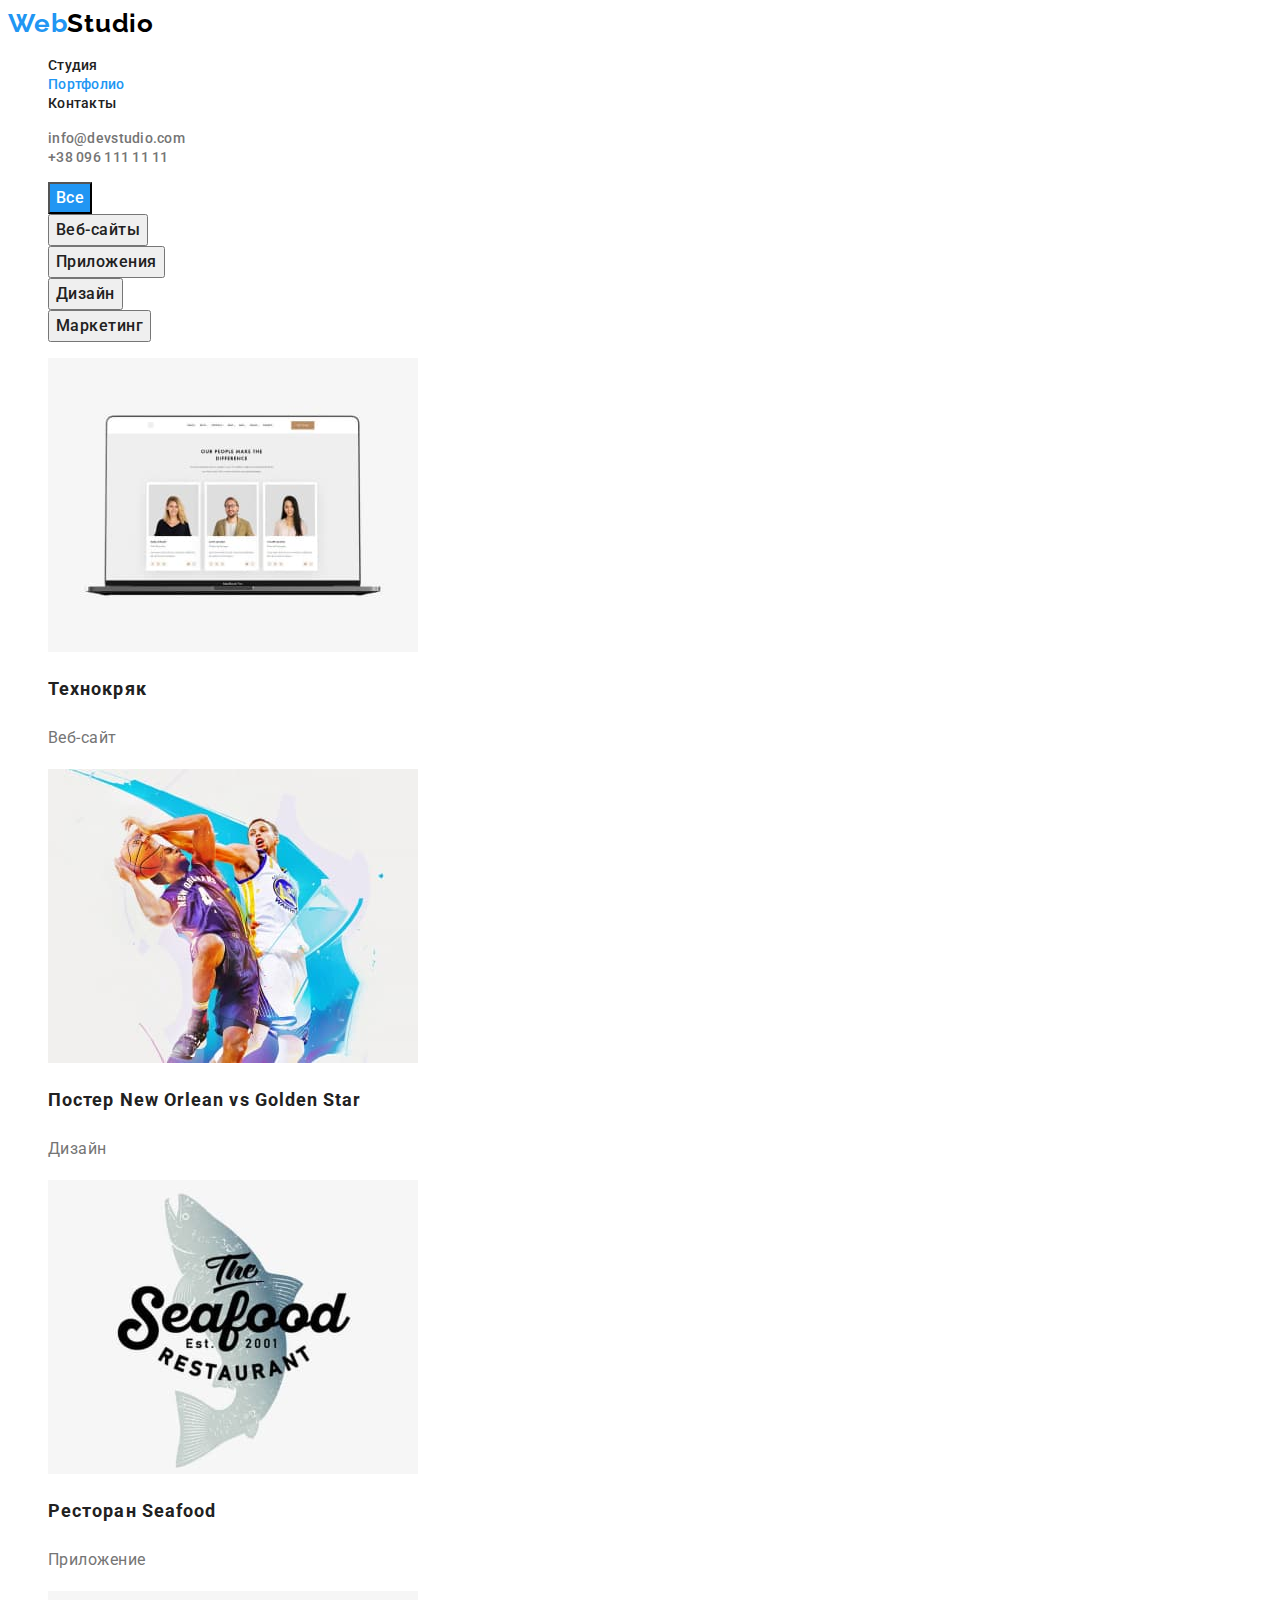
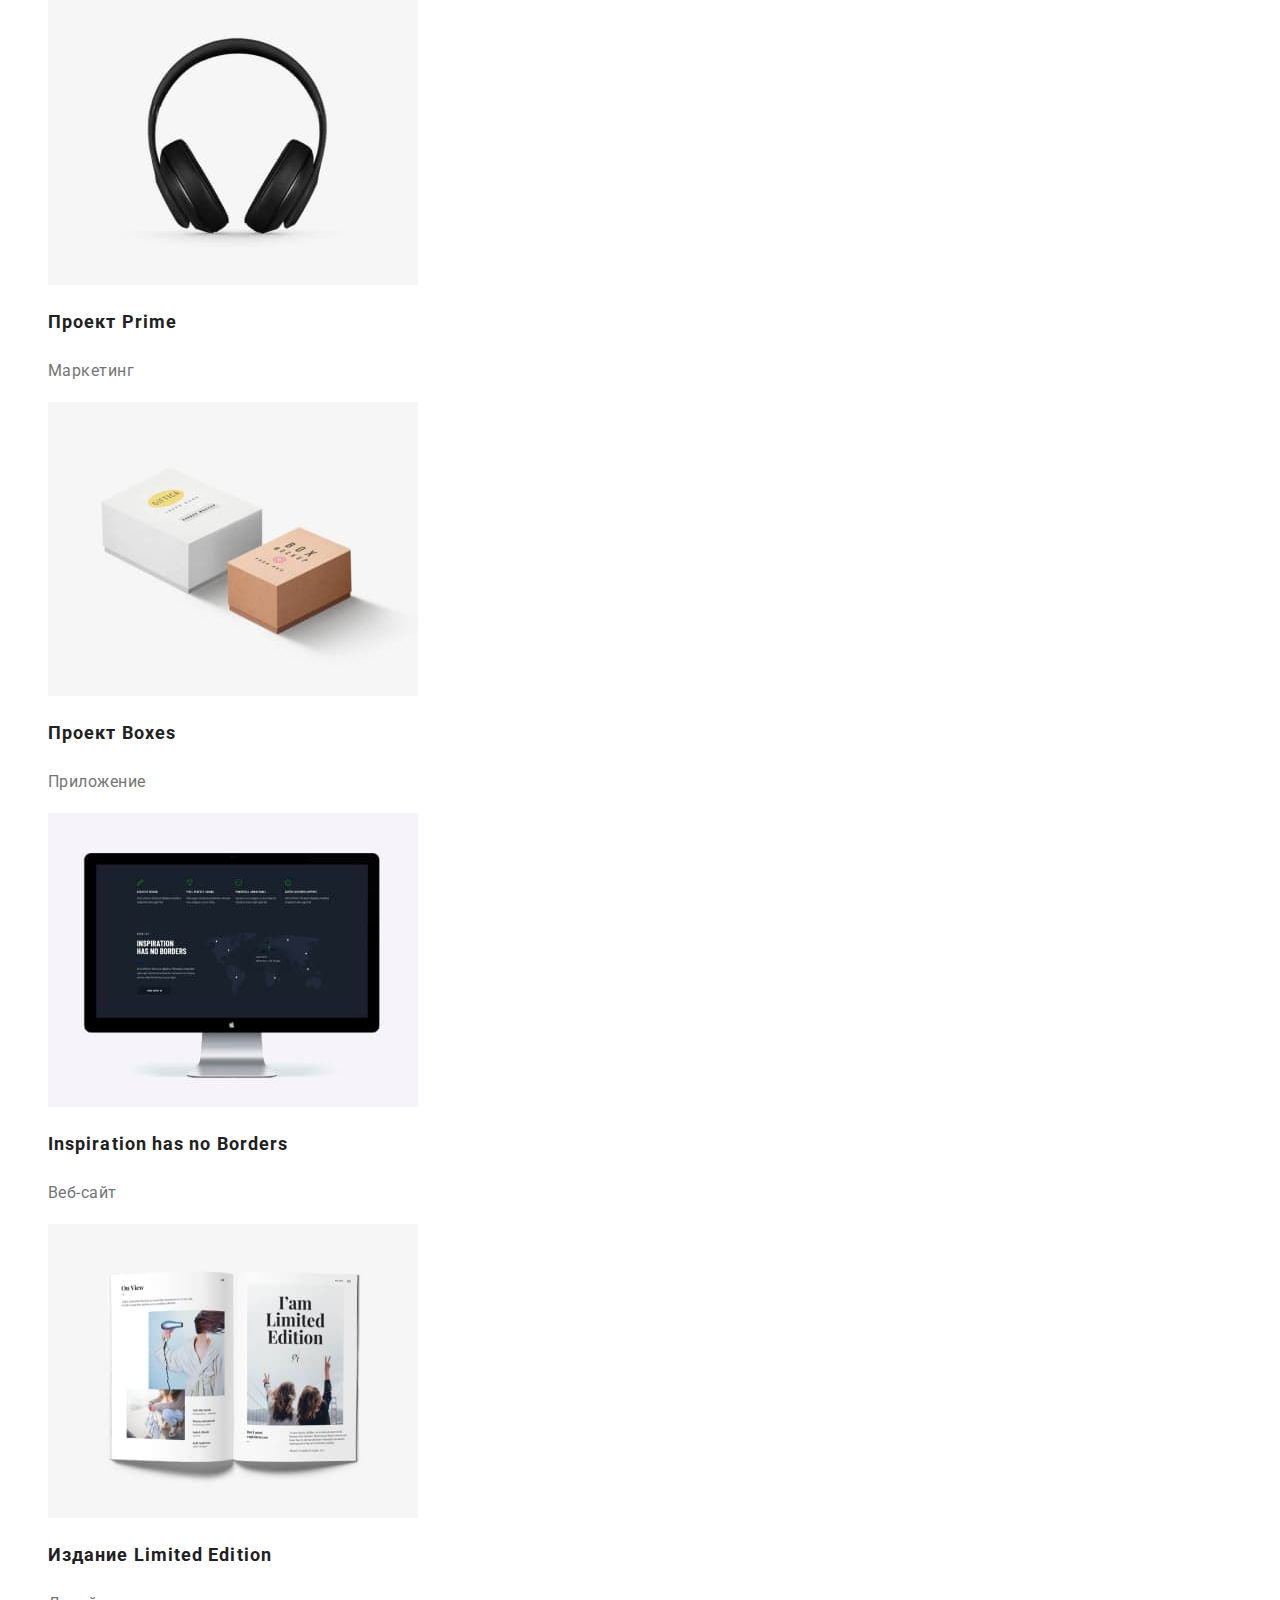
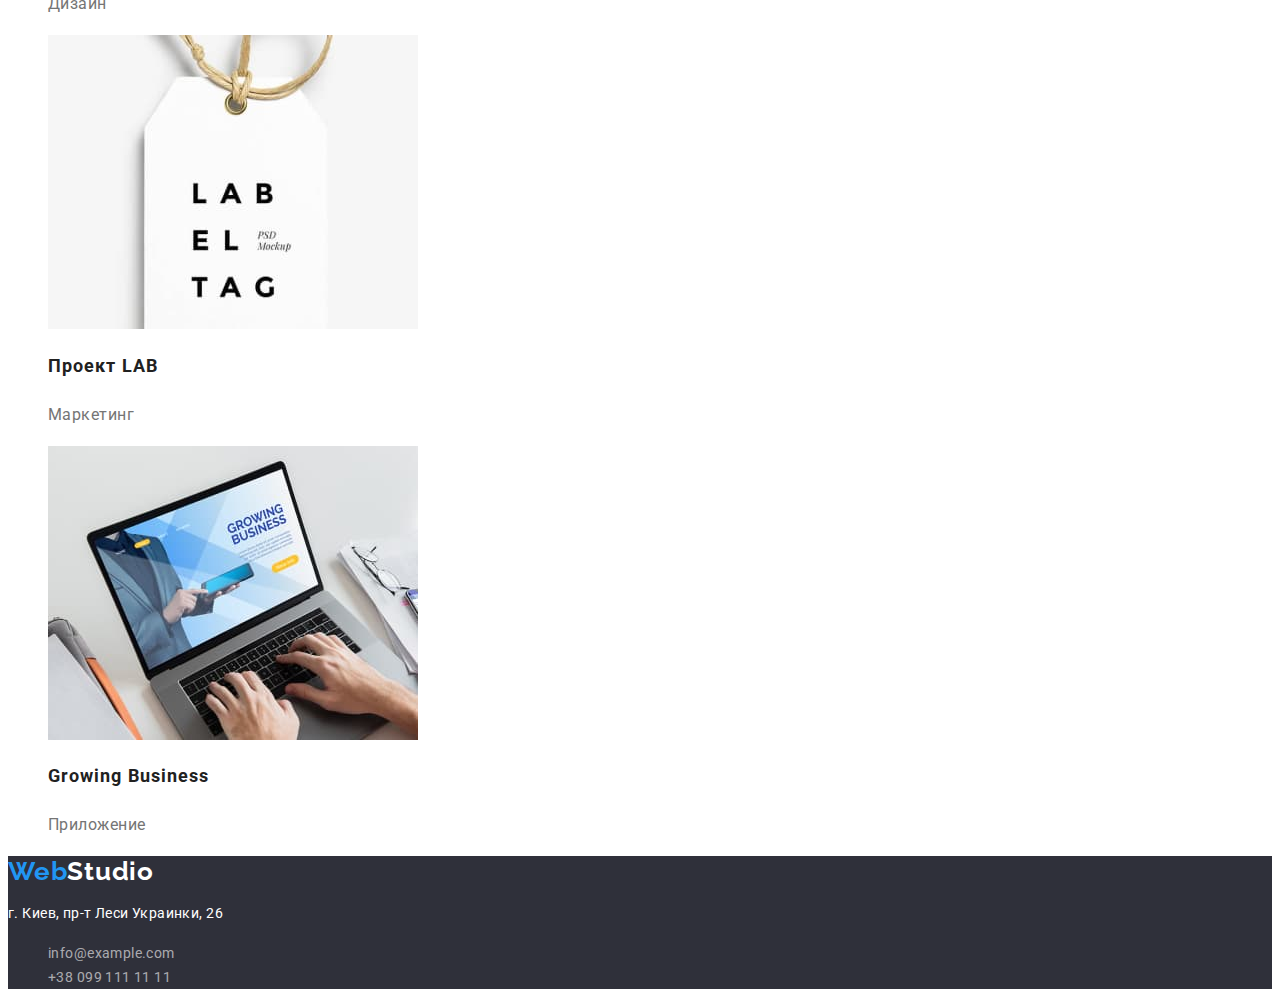
==== portfolio.html @ 6373fffc "копія 2 домашки" ====
<!DOCTYPE html>
<html lang="ru">
<head>
    <meta charset="UTF-8">
    <meta http-equiv="X-UA-Compatible" content="IE=edge">
    <meta name="viewport" content="width=device-width, initial-scale=1.0">
    <title>Document</title>
    <link href="https://fonts.googleapis.com/css2?family=Raleway:wght@700&family=Roboto:wght@400;500;700;900&display=swap" rel="stylesheet">
    <link rel="stylesheet" href="./css/styles.css">
</head>
<body>
    <!-- Шапка сайта -->
    <header>
        <nav>
                <a href="./index.html" class="logo">Web<span class="logo-text">Studio</span> </a>
            <ul class="list">
                <li ><a href="./index.html" class="list-item">Студия</a> </li>
                <li ><a href="./portfolio.html"  class="list-item current" >Портфолио</a> </li>
                <li ><a href="#" class="list-item">Контакты</a> </li>
            </ul>
        </nav>

        <ul class="list">
            <li><a href="mailto:info@devstudio.com" class="link">info@devstudio.com</a></li>
            <li><a href="tel:+380961111111" class="link">+38 096 111 11 11</a></li>
        </ul>

    </header>

    <!-- Основная часть -->
    
    <main>
        <section>
            <ul class="list">
                <li><button type="button" class="btn-filter current-btn">Все</button></li>
                <li><button type="button" class="btn-filter">Веб-сайты</button></li>
                <li><button type="button" class="btn-filter">Приложения</button></li>
                <li><button type="button" class="btn-filter">Дизайн</button></li>
                <li><button type="button" class="btn-filter">Маркетинг</button></li>
            </ul>
            <ul class="list">
                <li>
                    <img src="images/portfolio/img-p1.jpg" alt="изображения троих человек из команды" width="370" height="294">
                    <h2 class="portfolio-item">Технокряк</h2>
                    <p class="portfolio-subscribe">Веб-сайт</p>
                </li>
                <li>
                    <img src="images/portfolio/img-p2.jpg" alt="два баскетболиста с мячем" width="370" height="294">
                    <h2 class="portfolio-item">Постер New Orlean vs Golden Star</h2>
                    <p class="portfolio-subscribe">Дизайн</p>
                </li>
                <li>
                    <img src="images/portfolio/img-p3.jpg" alt="логотип ресторана Seafood" width="370" height="294">
                    <h2 class="portfolio-item">Ресторан Seafood</h2>
                    <p class="portfolio-subscribe">Приложение</p>
                </li>
                <li>
                    <img src="images/portfolio/img-p4.jpg" alt="наушники" width="370" height="294">
                    <h2 class="portfolio-item">Проект Prime</h2>
                    <p class="portfolio-subscribe">Маркетинг</p>
                </li>
                <li>
                    <img src="images/portfolio/img-p5.jpg" alt="две коробки" width="370" height="294">
                    <h2 class="portfolio-item">Проект Boxes</h2>
                    <p class="portfolio-subscribe">Приложение</p>
                </li>
                <li>
                    <img src="images/portfolio/img-p6.jpg" alt="экран компьютера" width="370" height="294">
                    <h2 class="portfolio-item">Inspiration has no Borders</h2>
                    <p class="portfolio-subscribe">Веб-сайт</p>
                </li>
                <li>
                    <img src="images/portfolio/img-p7.jpg" alt="развертка журнала" width="370" height="294">
                    <h2 class="portfolio-item">Издание Limited Edition</h2>
                    <p class="portfolio-subscribe">Дизайн</p>
                </li>
                <li>
                    <img src="images/portfolio/img-p8.jpg" alt="этикетка с надписью" width="370" height="294">
                    <h2 class="portfolio-item">Проект LAB</h2>
                    <p class="portfolio-subscribe">Маркетинг</p>
                </li>
                <li>
                    <img src="images/portfolio/img-p9.jpg" alt="ноутбук" width="370" height="294">
                    <h2 class="portfolio-item">Growing Business</h2>
                    <p class="portfolio-subscribe">Приложение</p>
                </li>
            </ul>
        </section>
    </main>

    <!-- подвал -->
    <footer class="footer-content" >
        <a href="./index.html" class="logo">Web<span class="logo-text-down">Studio</span> </a>
        <address>
            <p class="adress">г. Киев, пр-т Леси Украинки, 26 </p>
            <ul class="list">
                <li> <a href="mailto:info@example.com" class="link-item">info@example.com</a></li>
                <li> <a href="tel:+380991111111" class="link-item">+38 099 111 11 11</a></li>
            </ul>
        </address>
    </footer>


   
</body>
</html>
---- css/styles.css ----
:root {
  --primary-text-color: #757575;
  --title-text-color: #212121;
  --accent-color: #2196f3;
  --primary-white-color: #fff;
  --primary-black-color: #000;
  --secondary-background-color: #2f303a;
  --button-accent-color: #188ce8;
  --section-background-color: #f5f4fa;
}

body {
  background-color: var(--primary-white-color);
  color: var(--primary-text-color);
  font-family: Roboto;
  font-style: normal;
  font-weight: normal;
  font-size: 16px;
}

/* Шапка сайта */
/* логотип */
.logo {
  color: var(--accent-color);
  text-decoration: none;
  font-family: Raleway;
  font-weight: bold;
  font-size: 26px;
  line-height: 31px;
  letter-spacing: 0.03em;
}
.logo-text {
  color: var(--primary-black-color);
}
.logo-text:hover,
.logo-text:focus {
  color: var(--accent-color);
  cursor: pointer;
}
/* ссилки на страници сайта и контакты */
.list-item {
  color: var(--title-text-color);
  text-decoration: none;
  font-weight: 500;
  font-size: 14px;
  line-height: 16px;
  letter-spacing: 0.02em;
}

.list-item:hover,
.list-item:focus {
  color: var(--accent-color);
  cursor: pointer;
}
.list-item.current {
  color: var(--accent-color);
}
.list {
  list-style-type: none;
}
.link {
  text-decoration: none;
  color: var(--primary-text-color);
  font-weight: 500;
  font-size: 14px;
  line-height: 16px;
  letter-spacing: 0.02em;
}
.link:hover,
.link:focus {
  color: var(--accent-color);
  cursor: pointer;
}

/* Основная уникальная часть  */

/* Герой */
.main-blok {
  background-color: var(--secondary-background-color);
}
.main-title {
  color: var(--primary-white-color);
  font-weight: 900;
  font-size: 44px;
  line-height: 60px;
  text-align: center;
  letter-spacing: 0.06em;
  text-transform: uppercase;
}
.btn {
  width: 200px;
  height: 50px;
  font-weight: bold;
  font-size: 16px;
  line-height: 30px;
  color: var(--primary-white-color);
  background-color: var(--accent-color);
  letter-spacing: 0.06em;
}
.btn:hover,
.btn:focus {
  background-color: var(--button-accent-color);
  cursor: pointer;
}

/* Секция преимущества */
.visually-hidden {
  position: absolute;
  width: 1px;
  height: 1px;
  margin: -1px;
  border: 0;
  padding: 0;

  white-space: nowrap;
  clip-path: inset(100%);
  clip: rect(0 0 0 0);
  overflow: hidden;
}

.item-title {
  color: var(--title-text-color);
  font-weight: bold;
  font-size: 14px;
  line-height: 16px;
  letter-spacing: 0.03em;
  text-transform: uppercase;
}
.item-text {
  font-size: 14px;
  line-height: 24px;
  letter-spacing: 0.03em;
}

/* Секция чем мы занимаемся */
.our-team {
  background-color: var(--section-background-color);
}
.heading {
  color: var(--title-text-color);
  font-weight: bold;
  font-size: 36px;
  line-height: 42px;
  letter-spacing: 0.03em;
}

/* Секция наша команда */
.team-member {
  color: var(--title-text-color);
  font-weight: 500;
  line-height: 19px;
  letter-spacing: 0.03em;
}
.team-member-description {
  line-height: 19px;
  letter-spacing: 0.03em;
}
/* Подвал */
.footer-content {
  background-color: var(--secondary-background-color);
}
.logo-text-down {
  color: var(--primary-white-color);
}
.adress {
  color: var(--primary-white-color);
  font-size: 14px;
  line-height: 24px;
  letter-spacing: 0.03em;
  font-style: normal;
}
.link-item {
  color: rgba(255, 255, 255, 0.6);
  text-decoration: none;
  font-family: Roboto;
  font-style: normal;
  font-weight: normal;
  font-size: 14px;
  line-height: 24px;
  letter-spacing: 0.03em;
}
.link-item:hover,
.link-item:focus {
  color: var(--accent-color);
  cursor: pointer;
}
.logo-text-down:focus,
.logo-text-down:hover {
  color: var(--accent-color);
  cursor: pointer;
}
/* Портфоліо */
/* Уникальная часть */
.btn-filter {
  color: var(--title-text-color);
  letter-spacing: 0.03em;
  line-height: 26px;
  font-family: Roboto;
  font-style: normal;
  font-weight: 500;
  font-size: 16px;
}
.current-btn {
  color: var(--primary-white-color);
  background-color: var(--accent-color);
}
.btn-filter:hover,
.btn-filter:hover {
  color: var(--primary-white-color);
  background-color: var(--accent-color);
  cursor: pointer;
}
.portfolio-item {
  color: var(--title-text-color);
  font-weight: bold;
  font-size: 18px;
  line-height: 36px;
  letter-spacing: 0.06em;
}
.portfolio-subscribe {
  line-height: 30px;
  letter-spacing: 0.03em;
}
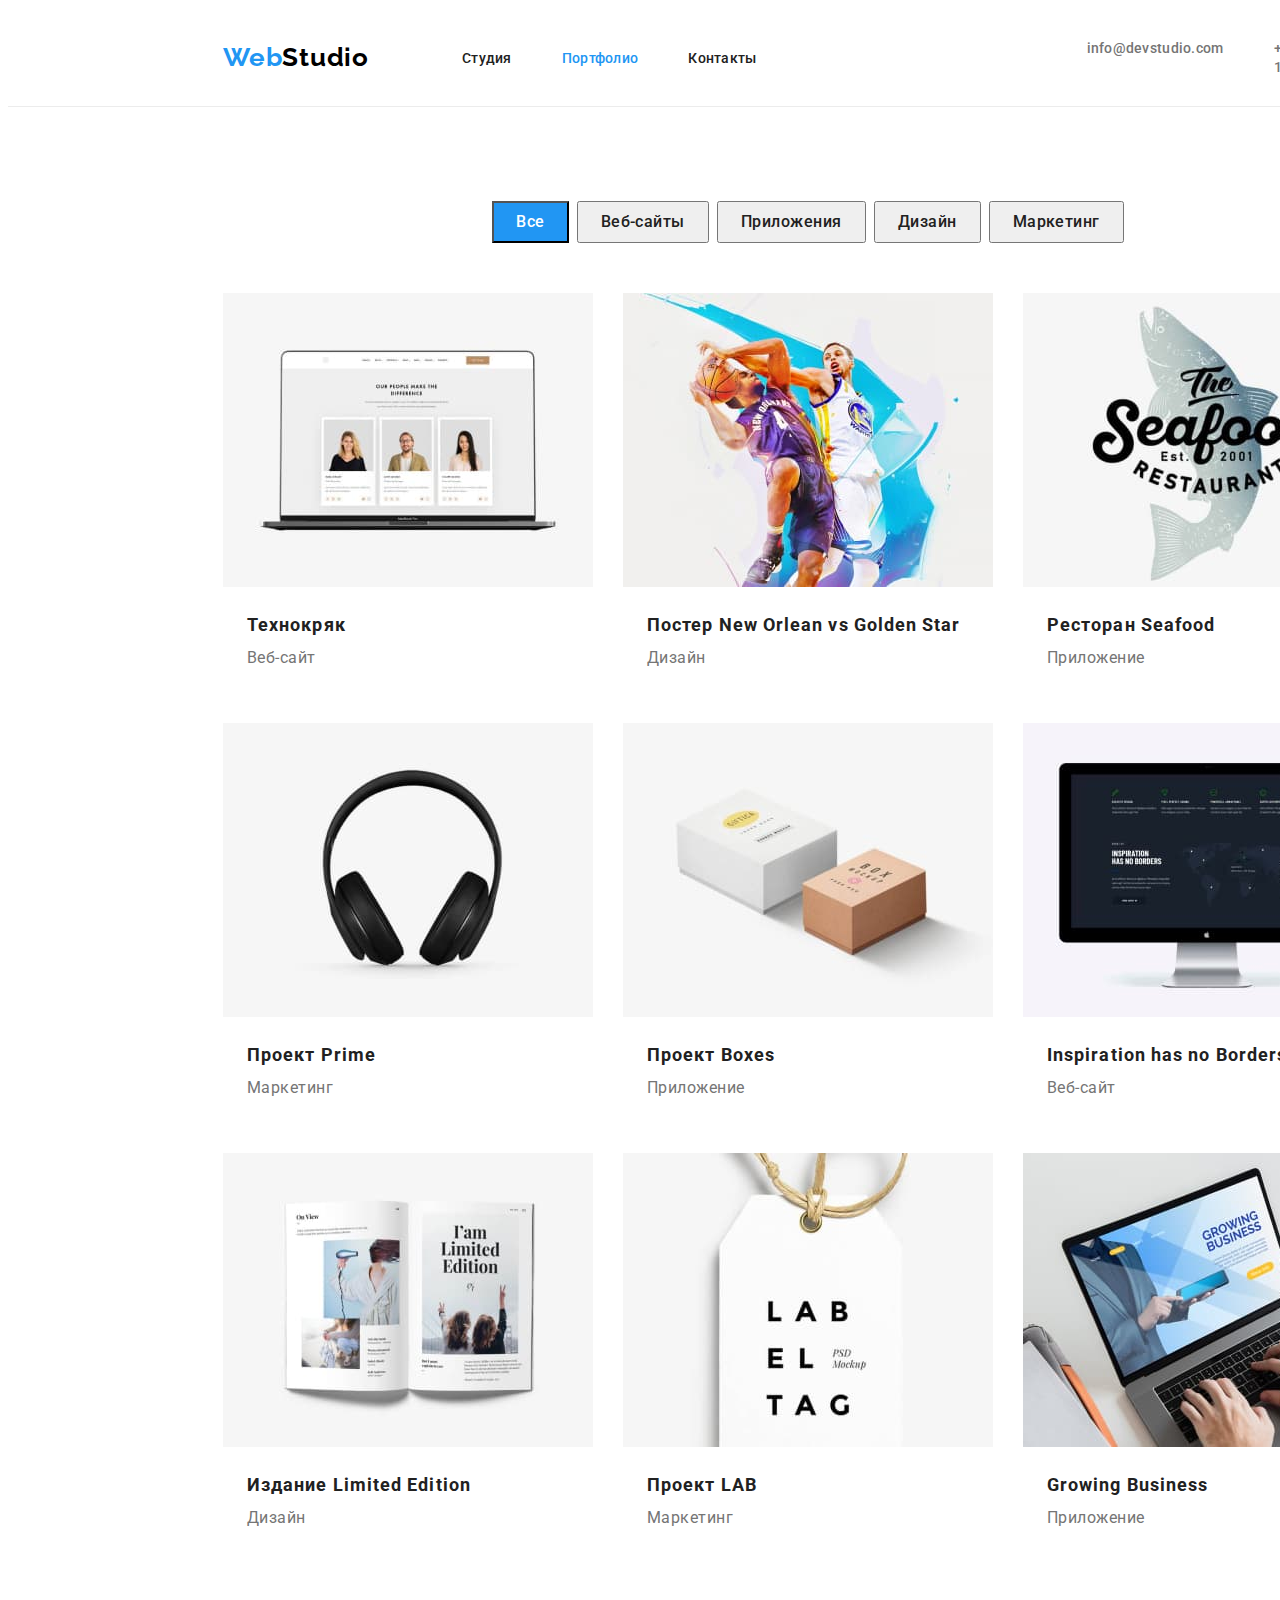
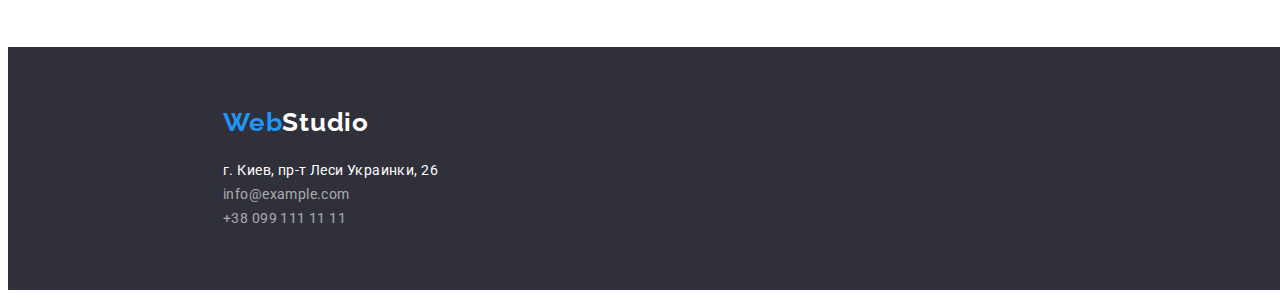
==== commit 6740ca56: "дз 3" ====
--- a/portfolio.html
+++ b/portfolio.html
@@ -10,94 +10,120 @@
 </head>
 <body>
     <!-- Шапка сайта -->
-    <header>
-        <nav>
+    <header  class="header-br">
+        <div class="container header"> 
+        <nav class="navi">
                 <a href="./index.html" class="logo">Web<span class="logo-text">Studio</span> </a>
             <ul class="list">
-                <li ><a href="./index.html" class="list-item">Студия</a> </li>
-                <li ><a href="./portfolio.html"  class="list-item current" >Портфолио</a> </li>
-                <li ><a href="#" class="list-item">Контакты</a> </li>
+                <li  class="list-box" ><a href="./index.html" class="list-item " >Студия</a> </li>
+                <li  class="list-box"><a href="./portfolio.html" class="list-item current">Портфолио</a> </li>
+                <li class="list-box" ><a href="#" class="list-item">Контакты</a> </li>
             </ul>
         </nav>
 
         <ul class="list">
-            <li><a href="mailto:info@devstudio.com" class="link">info@devstudio.com</a></li>
-            <li><a href="tel:+380961111111" class="link">+38 096 111 11 11</a></li>
+            <li class="list-box list-contacts"><a href="mailto:info@devstudio.com" class="link">info@devstudio.com</a></li>
+            <li class="list-box list-contacts"><a href="tel:+380961111111" class="link">+38 096 111 11 11</a></li>
         </ul>
-
+    </div>
     </header>
 
     <!-- Основная часть -->
     
     <main>
-        <section>
-            <ul class="list">
-                <li><button type="button" class="btn-filter current-btn">Все</button></li>
-                <li><button type="button" class="btn-filter">Веб-сайты</button></li>
-                <li><button type="button" class="btn-filter">Приложения</button></li>
-                <li><button type="button" class="btn-filter">Дизайн</button></li>
-                <li><button type="button" class="btn-filter">Маркетинг</button></li>
+        <section class="section">
+            <div class="container">
+            <ul class="list buttons-list">
+                <li class="button-in-list"><button type="button" class="btn-filter current-btn">Все</button></li>
+                <li class="button-in-list"><button type="button" class="btn-filter">Веб-сайты</button></li>
+                <li class="button-in-list"><button type="button" class="btn-filter">Приложения</button></li>
+                <li class="button-in-list"><button type="button" class="btn-filter">Дизайн</button></li>
+                <li class="button-in-list"><button type="button" class="btn-filter">Маркетинг</button></li>
             </ul>
-            <ul class="list">
-                <li>
+            <ul class="list list-portfolio">
+                <li class="portfolio-li-item">
                     <img src="images/portfolio/img-p1.jpg" alt="изображения троих человек из команды" width="370" height="294">
+                    <div class="portfolio-text">
                     <h2 class="portfolio-item">Технокряк</h2>
                     <p class="portfolio-subscribe">Веб-сайт</p>
+                </div> 
                 </li>
-                <li>
+                <li class="portfolio-li-item">
                     <img src="images/portfolio/img-p2.jpg" alt="два баскетболиста с мячем" width="370" height="294">
+                    <div class="portfolio-text">
                     <h2 class="portfolio-item">Постер New Orlean vs Golden Star</h2>
                     <p class="portfolio-subscribe">Дизайн</p>
+                </div>
                 </li>
-                <li>
+                <li class="portfolio-li-item">
                     <img src="images/portfolio/img-p3.jpg" alt="логотип ресторана Seafood" width="370" height="294">
+                    <div class="portfolio-text">
                     <h2 class="portfolio-item">Ресторан Seafood</h2>
                     <p class="portfolio-subscribe">Приложение</p>
+                </div>
                 </li>
-                <li>
+                <li class="portfolio-li-item">
                     <img src="images/portfolio/img-p4.jpg" alt="наушники" width="370" height="294">
+                    <div class="portfolio-text">
                     <h2 class="portfolio-item">Проект Prime</h2>
                     <p class="portfolio-subscribe">Маркетинг</p>
+                </div>
                 </li>
-                <li>
+                <li class="portfolio-li-item">
                     <img src="images/portfolio/img-p5.jpg" alt="две коробки" width="370" height="294">
+                    <div class="portfolio-text">
                     <h2 class="portfolio-item">Проект Boxes</h2>
                     <p class="portfolio-subscribe">Приложение</p>
+                </div>
                 </li>
-                <li>
+                <li class="portfolio-li-item">
                     <img src="images/portfolio/img-p6.jpg" alt="экран компьютера" width="370" height="294">
+                    <div class="portfolio-text">
                     <h2 class="portfolio-item">Inspiration has no Borders</h2>
                     <p class="portfolio-subscribe">Веб-сайт</p>
+                </div>
                 </li>
-                <li>
+                <li class="portfolio-li-item">
                     <img src="images/portfolio/img-p7.jpg" alt="развертка журнала" width="370" height="294">
+                    <div class="portfolio-text">
                     <h2 class="portfolio-item">Издание Limited Edition</h2>
                     <p class="portfolio-subscribe">Дизайн</p>
+                </div>
                 </li>
-                <li>
+                <li class="portfolio-li-item">
                     <img src="images/portfolio/img-p8.jpg" alt="этикетка с надписью" width="370" height="294">
+                    <div class="portfolio-text">
                     <h2 class="portfolio-item">Проект LAB</h2>
                     <p class="portfolio-subscribe">Маркетинг</p>
+                </div>
                 </li>
-                <li>
+                <li class="portfolio-li-item">
                     <img src="images/portfolio/img-p9.jpg" alt="ноутбук" width="370" height="294">
+                    <div class="portfolio-text">
                     <h2 class="portfolio-item">Growing Business</h2>
                     <p class="portfolio-subscribe">Приложение</p>
+                </div>
                 </li>
             </ul>
+        </div>
         </section>
     </main>
 
     <!-- подвал -->
     <footer class="footer-content" >
-        <a href="./index.html" class="logo">Web<span class="logo-text-down">Studio</span> </a>
+        <div class="container footer-container">
+            
+
+        <a href="./index.html" class="logo logo-link">Web<span class="logo-text-down">Studio</span> </a>
         <address>
             <p class="adress">г. Киев, пр-т Леси Украинки, 26 </p>
-            <ul class="list">
-                <li> <a href="mailto:info@example.com" class="link-item">info@example.com</a></li>
-                <li> <a href="tel:+380991111111" class="link-item">+38 099 111 11 11</a></li>
+            <ul class="list list-footer">
+                <li class="link-li"> <a href="mailto:info@example.com" class="link-item">info@example.com</a></li>
+                <li class="link-li"> <a href="tel:+380991111111" class="link-item">+38 099 111 11 11</a></li>
             </ul>
         </address>
+ 
+    </div>
     </footer>
 
 
--- a/css/styles.css
+++ b/css/styles.css
@@ -16,10 +16,58 @@
   font-style: normal;
   font-weight: normal;
   font-size: 16px;
-}
-
+  width: 1600px;
+}
+
+*,
+*::before,
+*::after {
+  box-sizing: border-box;
+}
+/* html {
+  box-sizing: border-box;
+} */
+
+h1,
+h2,
+h3,
+h4,
+h5,
+h6,
+p,
+ul {
+  margin: 0;
+  padding: 0;
+  margin-block-end: 0;
+  margin-block-start: 0;
+  padding-inline-start: 0;
+}
+img {
+  display: block;
+  max-width: 100%;
+  height: auto;
+}
 /* Шапка сайта */
 /* логотип */
+.header-br {
+  border-bottom: 1px solid #ececec;
+}
+.header {
+  display: flex;
+  flex-direction: row;
+  align-items: center;
+}
+.navi {
+  display: flex;
+  align-items: center;
+}
+.container {
+  width: 1200px;
+  padding-left: 15px;
+  padding-right: 15px;
+  margin-right: auto;
+  margin-left: auto;
+}
 .logo {
   color: var(--accent-color);
   text-decoration: none;
@@ -28,16 +76,24 @@
   font-size: 26px;
   line-height: 31px;
   letter-spacing: 0.03em;
+  margin-right: 93px;
 }
 .logo-text {
   color: var(--primary-black-color);
+  cursor: pointer;
 }
 .logo-text:hover,
 .logo-text:focus {
   color: var(--accent-color);
-  cursor: pointer;
 }
 /* ссилки на страници сайта и контакты */
+.list {
+  list-style-type: none;
+  flex-direction: row;
+  display: flex;
+  /* margin: 0; */
+  /* align-items: center; */
+}
 .list-item {
   color: var(--title-text-color);
   text-decoration: none;
@@ -45,18 +101,28 @@
   font-size: 14px;
   line-height: 16px;
   letter-spacing: 0.02em;
+  flex-direction: row;
+  cursor: pointer;
 }
 
 .list-item:hover,
 .list-item:focus {
   color: var(--accent-color);
-  cursor: pointer;
 }
 .list-item.current {
   color: var(--accent-color);
 }
-.list {
-  list-style-type: none;
+
+.list-box {
+  margin-right: 50px;
+  margin-top: 30px;
+  margin-bottom: 30px;
+  /* flex-direction: row;
+  justify-content: space-between;
+  align-items: center; */
+}
+.list-box:last-child {
+  margin-right: 0;
 }
 .link {
   text-decoration: none;
@@ -65,11 +131,17 @@
   font-size: 14px;
   line-height: 16px;
   letter-spacing: 0.02em;
+  cursor: pointer;
+}
+.list-contacts {
+  margin-left: 330px;
+}
+.list-contacts:last-child {
+  margin-left: 0;
 }
 .link:hover,
 .link:focus {
   color: var(--accent-color);
-  cursor: pointer;
 }
 
 /* Основная уникальная часть  */
@@ -78,32 +150,47 @@
 .main-blok {
   background-color: var(--secondary-background-color);
 }
+.cont-flex {
+  display: flex;
+  flex-direction: column;
+  /* justify-content: center; */
+  align-items: center;
+}
 .main-title {
   color: var(--primary-white-color);
+  display: flex;
   font-weight: 900;
   font-size: 44px;
   line-height: 60px;
-  text-align: center;
   letter-spacing: 0.06em;
   text-transform: uppercase;
+  max-width: 696px;
+  margin: 0;
+  align-items: center;
+  /* margin-bottom: 30px; */
 }
 .btn {
-  width: 200px;
-  height: 50px;
+  font-style: normal;
   font-weight: bold;
   font-size: 16px;
   line-height: 30px;
   color: var(--primary-white-color);
   background-color: var(--accent-color);
   letter-spacing: 0.06em;
+  padding: 10px 32px;
+  cursor: pointer;
 }
 .btn:hover,
 .btn:focus {
   background-color: var(--button-accent-color);
-  cursor: pointer;
 }
 
 /* Секция преимущества */
+
+.section {
+  padding-top: 94px;
+  padding-bottom: 94px;
+}
 .visually-hidden {
   position: absolute;
   width: 1px;
@@ -117,6 +204,17 @@
   clip: rect(0 0 0 0);
   overflow: hidden;
 }
+/* .list-advantages {
+  list-style-type: none;
+  flex-direction: row;
+  display: flex;
+  margin: 0;
+  width: 1170;
+  align-items: center; */
+.item {
+  flex-basis: calc(100% / 4 - 30px);
+  /* width: 270px; */
+}
 
 .item-title {
   color: var(--title-text-color);
@@ -125,16 +223,42 @@
   line-height: 16px;
   letter-spacing: 0.03em;
   text-transform: uppercase;
-}
+  /* padding: 0;
+  margin-bottom: 10px;
+  margin-right: 30px; */
+}
+/* .item-title:last-child {
+  margin: 0;
+} */
 .item-text {
   font-size: 14px;
   line-height: 24px;
   letter-spacing: 0.03em;
+  /* margin-right: 30px; */
 }
 
 /* Секция чем мы занимаемся */
-.our-team {
-  background-color: var(--section-background-color);
+.section .works {
+  padding-top: 0;
+}
+.works {
+  display: flex;
+  flex-direction: column;
+  /* justify-content: center; */
+  align-items: center;
+}
+/* .list-works {
+  display: flex;
+} */
+.haeding-works {
+  margin-bottom: 50px;
+}
+.list-img {
+  margin-right: 30px;
+  width: 370px;
+}
+.list-img:last-child {
+  margin-right: 0;
 }
 .heading {
   color: var(--title-text-color);
@@ -145,22 +269,59 @@
 }
 
 /* Секция наша команда */
+.our-team {
+  width: auto;
+  background-color: var(--section-background-color);
+}
+.team {
+  display: flex;
+  flex-direction: column;
+  align-items: center;
+}
+.team-heading {
+  margin-bottom: 50px;
+}
+.team-item {
+  margin-right: 30px;
+}
+.team-item:last-child {
+  margin-right: 0;
+}
+.team-item {
+  display: flex;
+  flex-direction: column;
+  align-items: center;
+}
+.team-img {
+  margin-bottom: 30px;
+}
 .team-member {
   color: var(--title-text-color);
   font-weight: 500;
   line-height: 19px;
   letter-spacing: 0.03em;
+  margin-bottom: 10px;
 }
 .team-member-description {
   line-height: 19px;
   letter-spacing: 0.03em;
+  margin-bottom: 30px;
 }
 /* Подвал */
 .footer-content {
   background-color: var(--secondary-background-color);
 }
+.footer-container {
+  padding-top: 60px;
+  padding-bottom: 60px;
+}
+.logo-link {
+  display: block;
+  margin-bottom: 20px;
+}
 .logo-text-down {
   color: var(--primary-white-color);
+  cursor: pointer;
 }
 .adress {
   color: var(--primary-white-color);
@@ -169,6 +330,11 @@
   letter-spacing: 0.03em;
   font-style: normal;
 }
+.list-footer {
+  display: flex;
+  flex-direction: column;
+}
+
 .link-item {
   color: rgba(255, 255, 255, 0.6);
   text-decoration: none;
@@ -178,19 +344,29 @@
   font-size: 14px;
   line-height: 24px;
   letter-spacing: 0.03em;
+  cursor: pointer;
 }
 .link-item:hover,
 .link-item:focus {
   color: var(--accent-color);
-  cursor: pointer;
 }
 .logo-text-down:focus,
 .logo-text-down:hover {
   color: var(--accent-color);
-  cursor: pointer;
 }
 /* Портфоліо */
 /* Уникальная часть */
+.buttons-list {
+  margin-bottom: 50px;
+  display: flex;
+  justify-content: center;
+}
+.button-in-list {
+  margin-right: 8px;
+}
+.button-in-list:last-child {
+  margin-right: 0;
+}
 .btn-filter {
   color: var(--title-text-color);
   letter-spacing: 0.03em;
@@ -199,6 +375,8 @@
   font-style: normal;
   font-weight: 500;
   font-size: 16px;
+  cursor: pointer;
+  padding: 6px 22px;
 }
 .current-btn {
   color: var(--primary-white-color);
@@ -208,7 +386,20 @@
 .btn-filter:hover {
   color: var(--primary-white-color);
   background-color: var(--accent-color);
-  cursor: pointer;
+}
+.portfolio-li-item {
+  margin: 15px;
+}
+.list-portfolio {
+  display: flex;
+  flex-wrap: wrap;
+  margin: -15px;
+}
+.portfolio-text {
+  margin-top: 20px;
+  margin-bottom: 20px;
+  margin-left: 24px;
+  margin-right: 24px;
 }
 .portfolio-item {
   color: var(--title-text-color);
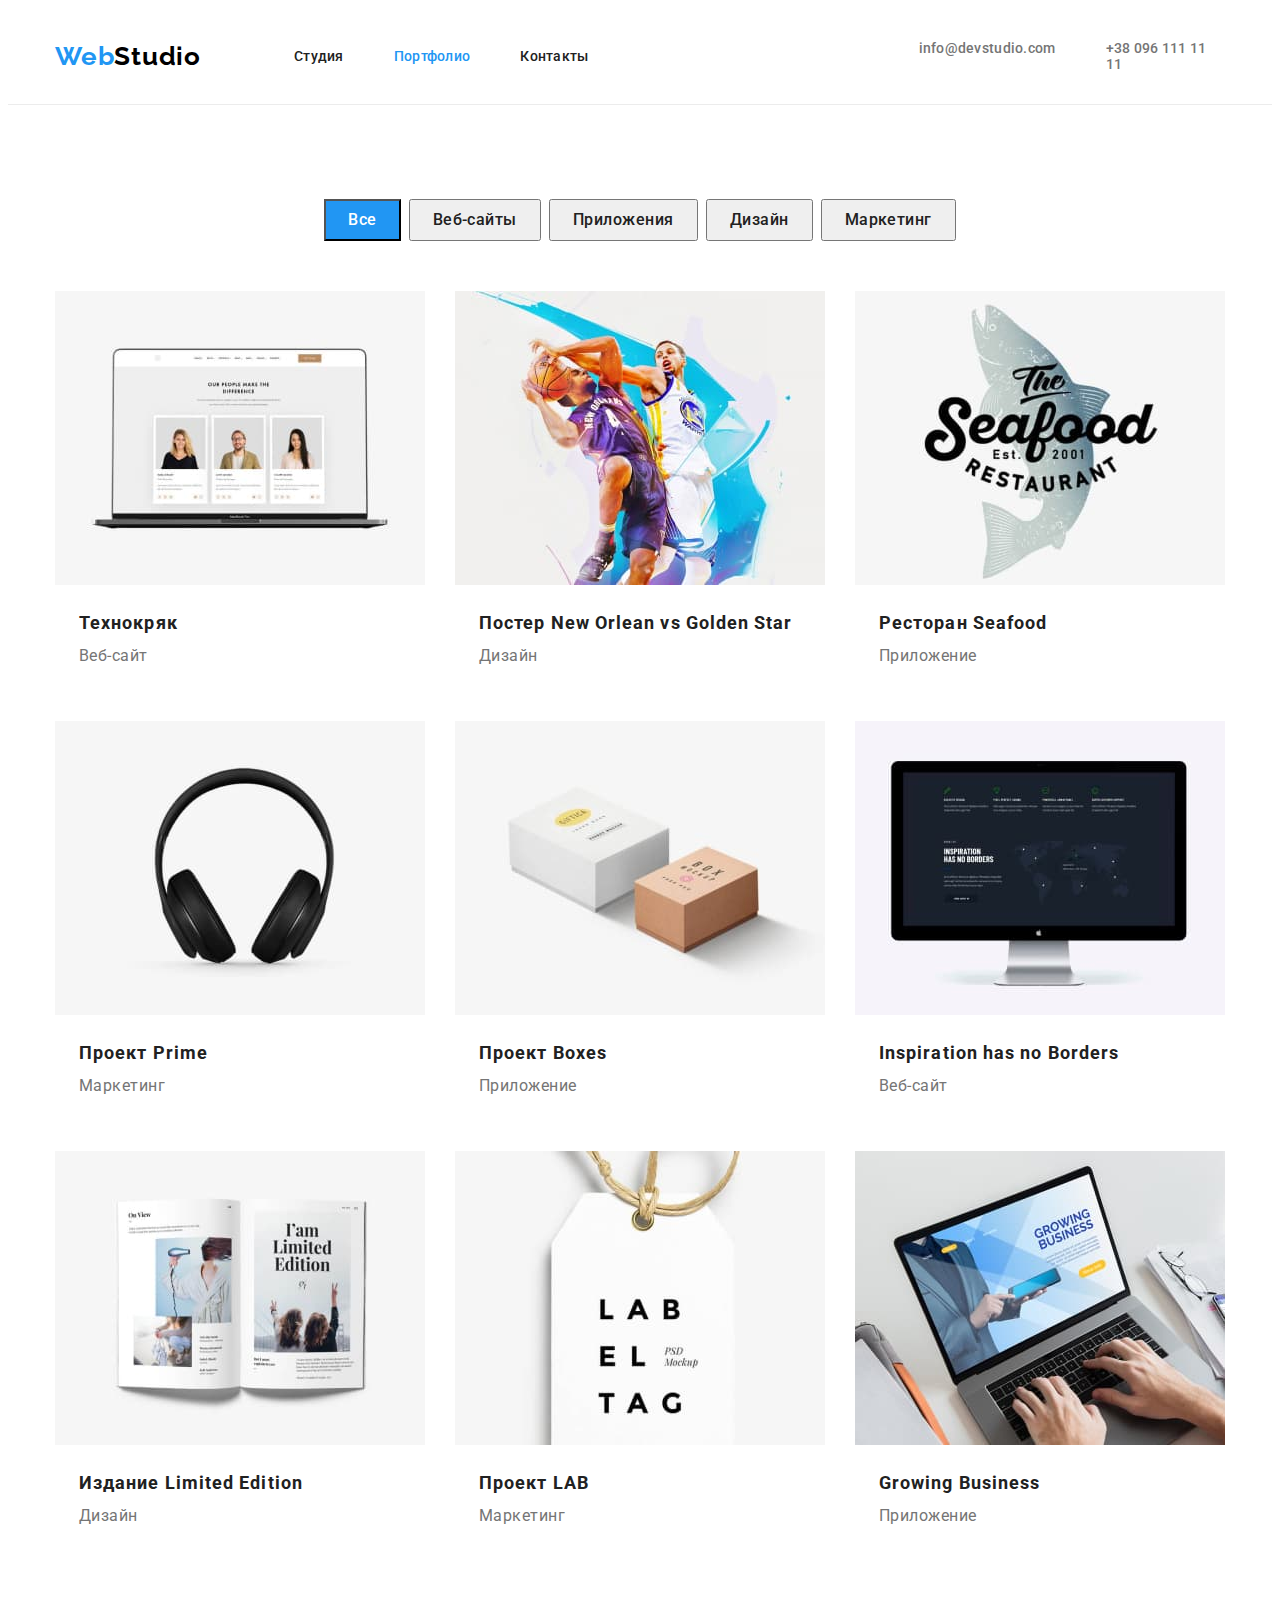
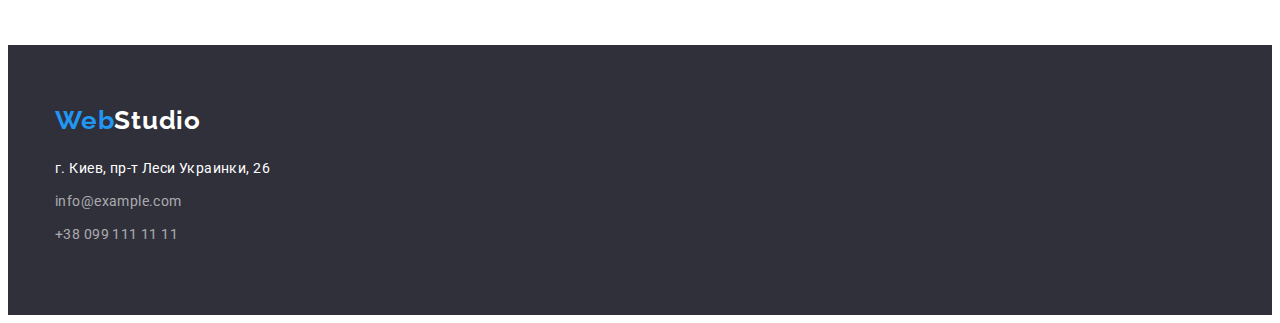
==== commit ac2adf1c: "правки" ====
--- a/portfolio.html
+++ b/portfolio.html
@@ -21,9 +21,9 @@
             </ul>
         </nav>
 
-        <ul class="list">
-            <li class="list-box list-contacts"><a href="mailto:info@devstudio.com" class="link">info@devstudio.com</a></li>
-            <li class="list-box list-contacts"><a href="tel:+380961111111" class="link">+38 096 111 11 11</a></li>
+        <ul class="list list-contacts ">
+            <li class="list-box "><a href="mailto:info@devstudio.com" class="link">info@devstudio.com</a></li>
+            <li class="list-box "><a href="tel:+380961111111" class="link">+38 096 111 11 11</a></li>
         </ul>
     </div>
     </header>
--- a/css/styles.css
+++ b/css/styles.css
@@ -16,7 +16,6 @@
   font-style: normal;
   font-weight: normal;
   font-size: 16px;
-  width: 1600px;
 }
 
 *,
@@ -91,10 +90,9 @@
   list-style-type: none;
   flex-direction: row;
   display: flex;
-  /* margin: 0; */
-  /* align-items: center; */
 }
 .list-item {
+  display: block;
   color: var(--title-text-color);
   text-decoration: none;
   font-weight: 500;
@@ -103,6 +101,8 @@
   letter-spacing: 0.02em;
   flex-direction: row;
   cursor: pointer;
+  padding-top: 32px;
+  padding-bottom: 32px;
 }
 
 .list-item:hover,
@@ -115,16 +115,12 @@
 
 .list-box {
   margin-right: 50px;
-  margin-top: 30px;
-  margin-bottom: 30px;
-  /* flex-direction: row;
-  justify-content: space-between;
-  align-items: center; */
 }
 .list-box:last-child {
   margin-right: 0;
 }
 .link {
+  display: block;
   text-decoration: none;
   color: var(--primary-text-color);
   font-weight: 500;
@@ -132,12 +128,12 @@
   line-height: 16px;
   letter-spacing: 0.02em;
   cursor: pointer;
-}
+  padding-top: 32px;
+  padding-bottom: 32px;
+}
+
 .list-contacts {
   margin-left: 330px;
-}
-.list-contacts:last-child {
-  margin-left: 0;
 }
 .link:hover,
 .link:focus {
@@ -149,16 +145,19 @@
 /* Герой */
 .main-blok {
   background-color: var(--secondary-background-color);
+  padding-bottom: 200px;
+  padding-top: 200px;
 }
 .cont-flex {
   display: flex;
   flex-direction: column;
-  /* justify-content: center; */
   align-items: center;
 }
 .main-title {
   color: var(--primary-white-color);
   display: flex;
+  flex-direction: column;
+  align-items: center;
   font-weight: 900;
   font-size: 44px;
   line-height: 60px;
@@ -166,9 +165,9 @@
   text-transform: uppercase;
   max-width: 696px;
   margin: 0;
-  align-items: center;
-  /* margin-bottom: 30px; */
-}
+  margin-bottom: 30px;
+}
+
 .btn {
   font-style: normal;
   font-weight: bold;
@@ -179,6 +178,7 @@
   letter-spacing: 0.06em;
   padding: 10px 32px;
   cursor: pointer;
+  border: none;
 }
 .btn:hover,
 .btn:focus {
@@ -204,17 +204,14 @@
   clip: rect(0 0 0 0);
   overflow: hidden;
 }
-/* .list-advantages {
-  list-style-type: none;
-  flex-direction: row;
-  display: flex;
-  margin: 0;
-  width: 1170;
-  align-items: center; */
 .item {
   flex-basis: calc(100% / 4 - 30px);
+  margin-right: 30px;
   /* width: 270px; */
 }
+.item:last-child {
+  margin-right: 0;
+}
 
 .item-title {
   color: var(--title-text-color);
@@ -223,18 +220,14 @@
   line-height: 16px;
   letter-spacing: 0.03em;
   text-transform: uppercase;
-  /* padding: 0;
+  padding: 0;
   margin-bottom: 10px;
-  margin-right: 30px; */
-}
-/* .item-title:last-child {
-  margin: 0;
-} */
+}
+
 .item-text {
   font-size: 14px;
   line-height: 24px;
   letter-spacing: 0.03em;
-  /* margin-right: 30px; */
 }
 
 /* Секция чем мы занимаемся */
@@ -247,9 +240,7 @@
   /* justify-content: center; */
   align-items: center;
 }
-/* .list-works {
-  display: flex;
-} */
+
 .haeding-works {
   margin-bottom: 50px;
 }
@@ -292,8 +283,17 @@
   flex-direction: column;
   align-items: center;
 }
-.team-img {
-  margin-bottom: 30px;
+
+.team-description {
+  width: 270px;
+  display: flex;
+  flex-direction: column;
+  align-items: center;
+
+  padding-top: 30px;
+  padding-bottom: 30px;
+
+  background-color: var(--primary-white-color);
 }
 .team-member {
   color: var(--title-text-color);
@@ -310,11 +310,10 @@
 /* Подвал */
 .footer-content {
   background-color: var(--secondary-background-color);
-}
-.footer-container {
   padding-top: 60px;
   padding-bottom: 60px;
 }
+
 .logo-link {
   display: block;
   margin-bottom: 20px;
@@ -329,10 +328,14 @@
   line-height: 24px;
   letter-spacing: 0.03em;
   font-style: normal;
+  margin-bottom: 9px;
 }
 .list-footer {
   display: flex;
   flex-direction: column;
+}
+.link-li {
+  margin-bottom: 9px;
 }
 
 .link-item {
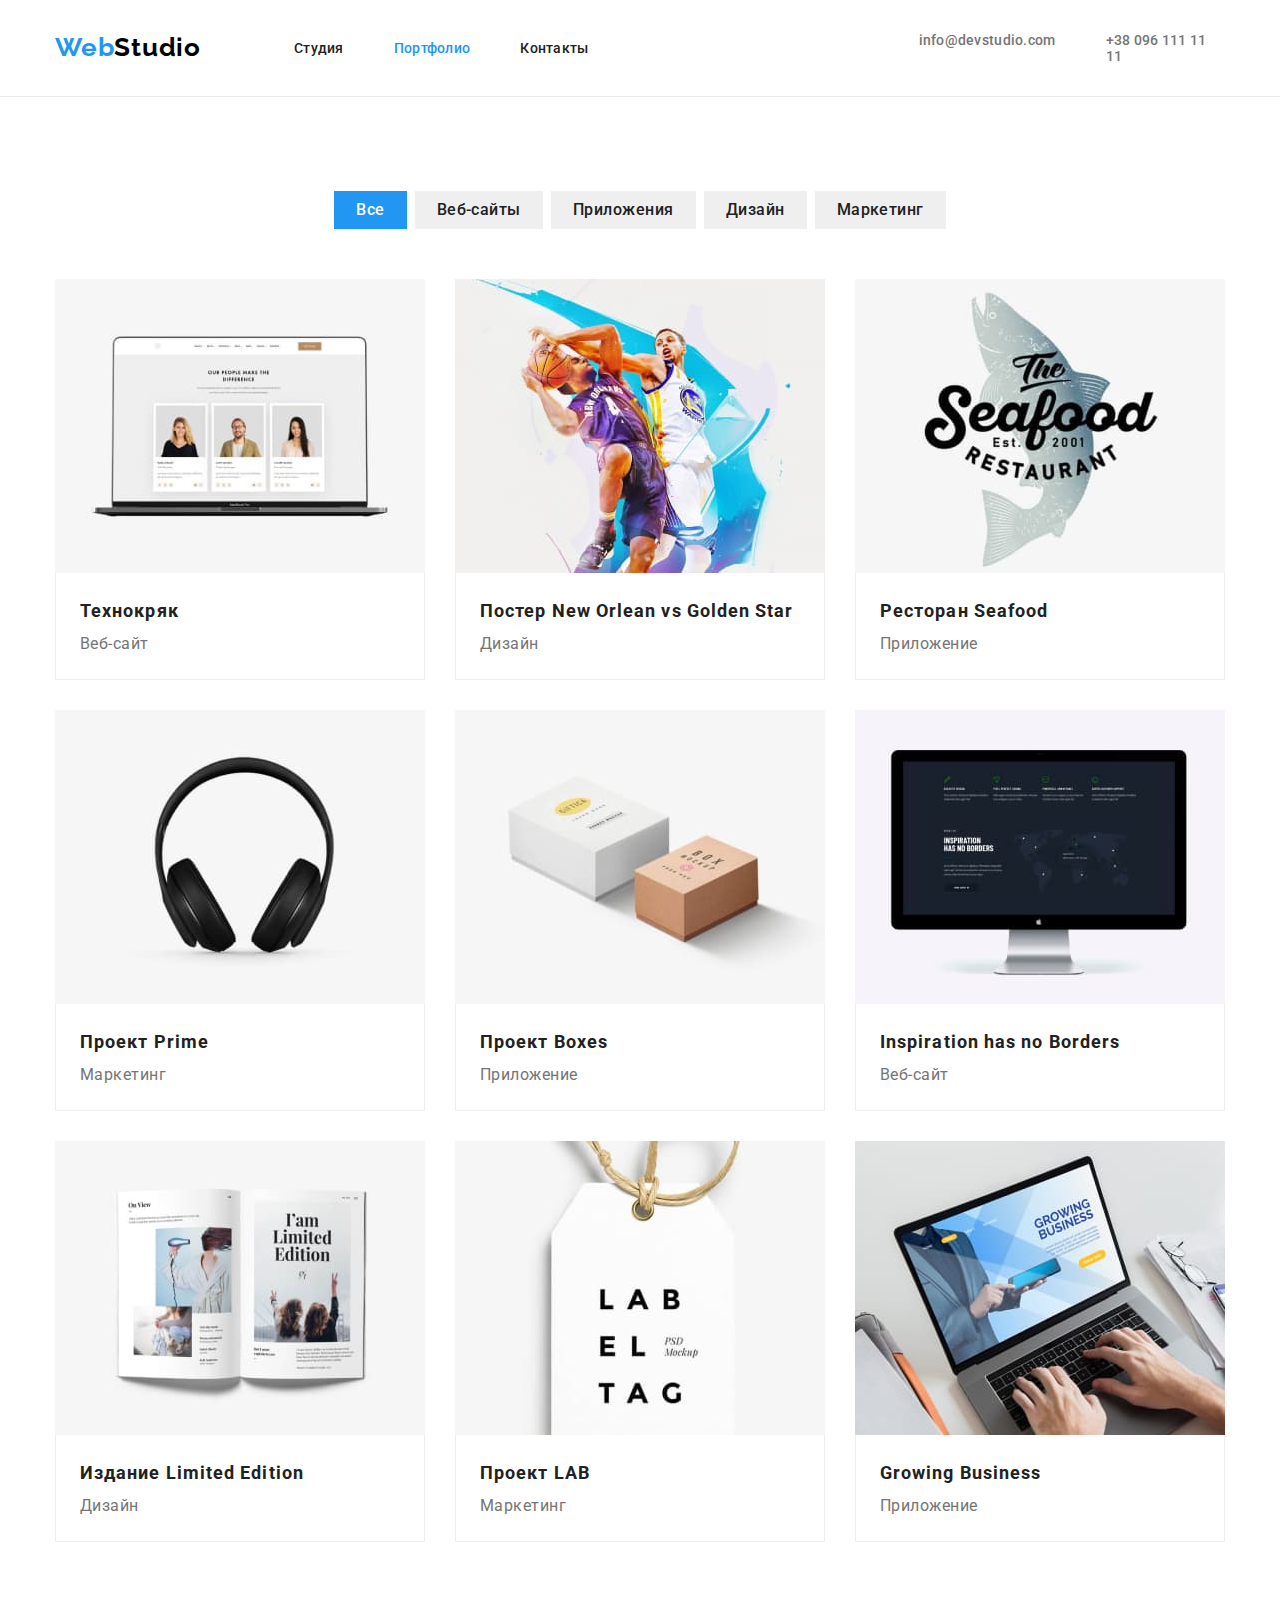
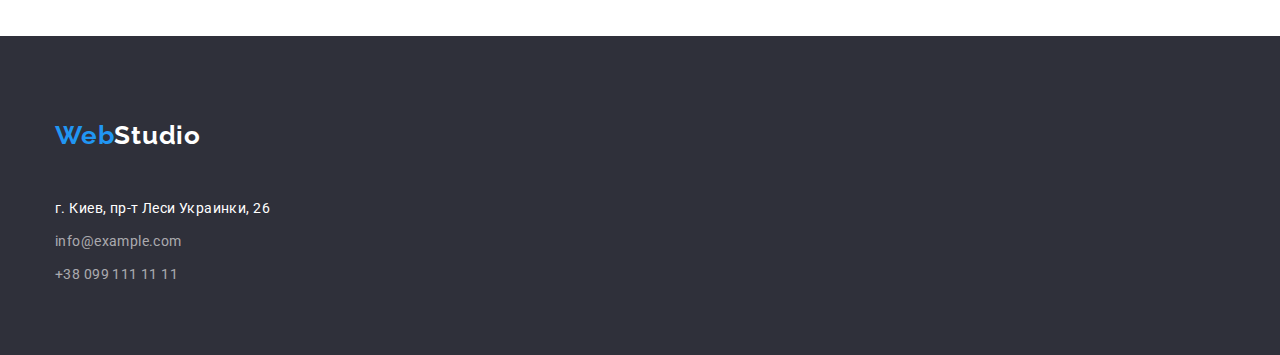
==== commit bd864eef: "виправлення" ====
--- a/portfolio.html
+++ b/portfolio.html
@@ -5,6 +5,7 @@
     <meta http-equiv="X-UA-Compatible" content="IE=edge">
     <meta name="viewport" content="width=device-width, initial-scale=1.0">
     <title>Document</title>
+    <link rel="stylesheet" href="https://cdnjs.cloudflare.com/ajax/libs/modern-normalize/1.1.0/modern-normalize.min.css">
     <link href="https://fonts.googleapis.com/css2?family=Raleway:wght@700&family=Roboto:wght@400;500;700;900&display=swap" rel="stylesheet">
     <link rel="stylesheet" href="./css/styles.css">
 </head>
@@ -33,6 +34,7 @@
     <main>
         <section class="section">
             <div class="container">
+                <h2 class="visually-hidden">Портфолио</h2>
             <ul class="list buttons-list">
                 <li class="button-in-list"><button type="button" class="btn-filter current-btn">Все</button></li>
                 <li class="button-in-list"><button type="button" class="btn-filter">Веб-сайты</button></li>
--- a/css/styles.css
+++ b/css/styles.css
@@ -76,6 +76,8 @@
   line-height: 31px;
   letter-spacing: 0.03em;
   margin-right: 93px;
+  padding-top: 24px;
+  padding-bottom: 25px;
 }
 .logo-text {
   color: var(--primary-black-color);
@@ -231,14 +233,17 @@
 }
 
 /* Секция чем мы занимаемся */
-.section .works {
+.cont-works {
+  display: flex;
+  flex-direction: column;
+  align-items: center;
+}
+.works {
+  display: flex;
+  flex-direction: column;
+  /* justify-content: center; */
+  align-items: center;
   padding-top: 0;
-}
-.works {
-  display: flex;
-  flex-direction: column;
-  /* justify-content: center; */
-  align-items: center;
 }
 
 .haeding-works {
@@ -289,10 +294,8 @@
   display: flex;
   flex-direction: column;
   align-items: center;
-
   padding-top: 30px;
   padding-bottom: 30px;
-
   background-color: var(--primary-white-color);
 }
 .team-member {
@@ -380,6 +383,7 @@
   font-size: 16px;
   cursor: pointer;
   padding: 6px 22px;
+  border: none;
 }
 .current-btn {
   color: var(--primary-white-color);
@@ -399,10 +403,14 @@
   margin: -15px;
 }
 .portfolio-text {
-  margin-top: 20px;
-  margin-bottom: 20px;
-  margin-left: 24px;
-  margin-right: 24px;
+  padding-top: 20px;
+  padding-bottom: 20px;
+  padding-left: 24px;
+  padding-right: 24px;
+  border: ;
+  border-bottom: 1px solid #eeeeee;
+  border-left: 1px solid #eeeeee;
+  border-right: 1px solid #eeeeee;
 }
 .portfolio-item {
   color: var(--title-text-color);
